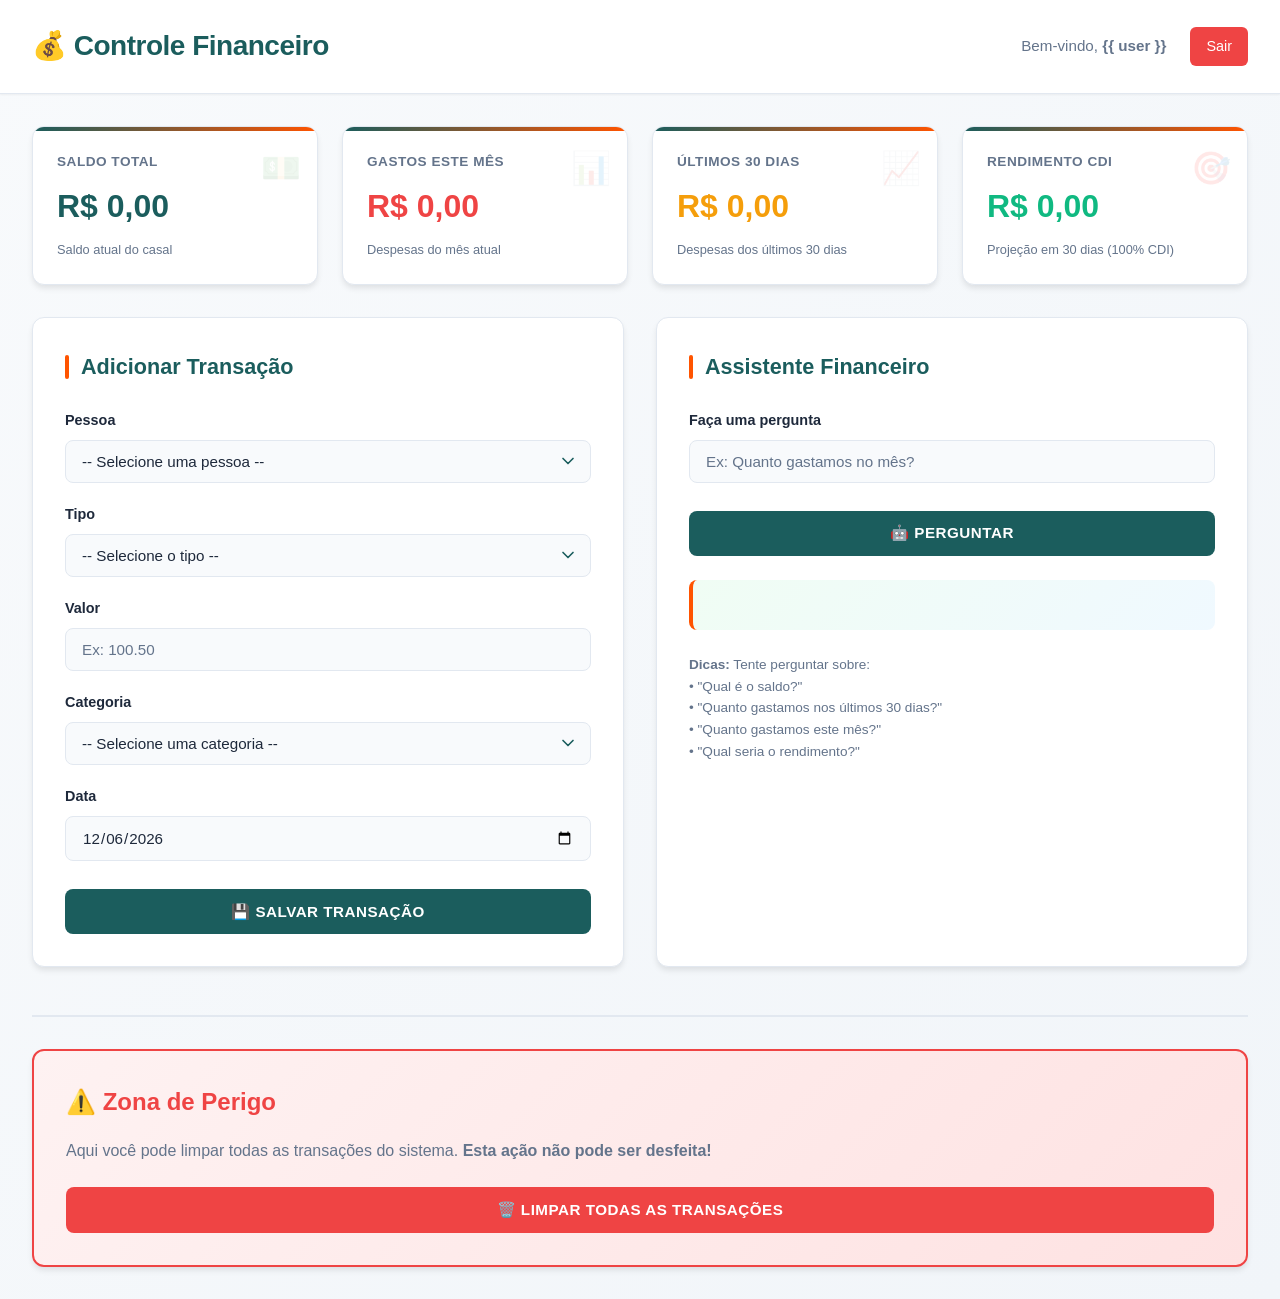
==== templates/index.html @ 051101fe "primeiro commit" ====
<!DOCTYPE html>
<html lang="pt-BR">
<head>
    <meta charset="UTF-8">
    <meta name="viewport" content="width=device-width, initial-scale=1.0">
    <title>Controle Financeiro</title>
    <link rel="stylesheet" href="/static/style.css">
</head>
<body>
    <!-- HEADER -->
    <div class="header">
        <div class="header-content">
            <h1>💰 Controle Financeiro</h1>
            <div class="header-user">
                <span class="user-name">Bem-vindo, <strong>{{ user }}</strong></span>
                <a href="/logout" class="logout-btn">Sair</a>
            </div>
        </div>
    </div>

    <!-- CONTAINER PRINCIPAL -->
    <div class="main-container">
        <!-- SEÇÃO DE MÉTRICAS -->
        <div class="metrics-section">
            <div class="metric-card">
                <div class="metric-icon">💵</div>
                <div class="metric-label">Saldo Total</div>
                <div class="metric-value" id="saldo-total">R$ 0,00</div>
                <div class="metric-subtitle">Saldo atual do casal</div>
            </div>

            <div class="metric-card">
                <div class="metric-icon">📊</div>
                <div class="metric-label">Gastos Este Mês</div>
                <div class="metric-value text-danger" id="gastos-mes">R$ 0,00</div>
                <div class="metric-subtitle">Despesas do mês atual</div>
            </div>

            <div class="metric-card">
                <div class="metric-icon">📈</div>
                <div class="metric-label">Últimos 30 Dias</div>
                <div class="metric-value text-warning" id="gastos-30">R$ 0,00</div>
                <div class="metric-subtitle">Despesas dos últimos 30 dias</div>
            </div>

            <div class="metric-card">
                <div class="metric-icon">🎯</div>
                <div class="metric-label">Rendimento CDI</div>
                <div class="metric-value text-success" id="rendimento-cdi">R$ 0,00</div>
                <div class="metric-subtitle">Projeção em 30 dias (100% CDI)</div>
            </div>
        </div>

        <!-- SEÇÃO DE CONTEÚDO -->
        <div class="content-section">
            <!-- CARD: ADICIONAR TRANSAÇÃO -->
            <div class="card">
                <h2>Adicionar Transação</h2>

                <div class="form-group">
                    <label for="pessoa">Pessoa</label>
                    <select id="pessoa" required>
                        <option value="">-- Selecione uma pessoa --</option>
                        <option value="Carlos">Carlos</option>
                        <option value="Camilly">Camilly</option>
                    </select>
                </div>

                <div class="form-group">
                    <label for="tipo">Tipo</label>
                    <select id="tipo" onchange="atualizarCategoria()" required>
                        <option value="">-- Selecione o tipo --</option>
                        <option value="Receita">Receita</option>
                        <option value="Despesa">Despesa</option>
                    </select>
                </div>

                <div class="form-group">
                    <label for="valor">Valor</label>
                    <input id="valor" placeholder="Ex: 100.50" type="number" step="0.01" required>
                </div>

                <div class="form-group">
                    <label for="categoria">Categoria</label>
                    <select id="categoria" required>
                        <option value="">-- Selecione uma categoria --</option>
                        <option value="Alimentação">Alimentação</option>
                        <option value="Transporte">Transporte</option>
                        <option value="Saúde">Saúde</option>
                        <option value="Educação">Educação</option>
                        <option value="Diversão">Diversão</option>
                        <option value="Contas">Contas</option>
                        <option value="Compras">Compras</option>
                        <option value="Outros">Outros</option>
                    </select>
                </div>

                <div class="form-group">
                    <label for="data">Data</label>
                    <input id="data" type="date" required>
                </div>

                <button onclick="enviar()">💾 Salvar Transação</button>
            </div>

            <!-- CARD: CHATBOT FINANCEIRO -->
            <div class="card">
                <h2>Assistente Financeiro</h2>

                <div class="form-group">
                    <label for="pergunta">Faça uma pergunta</label>
                    <input id="pergunta" placeholder="Ex: Quanto gastamos no mês?" type="text">
                </div>

                <button onclick="chat()">🤖 Perguntar</button>

                <div id="resposta"></div>

                <div class="mt-3 text-muted" style="font-size: 0.85rem;">
                    <strong>Dicas:</strong> Tente perguntar sobre:
                    <br>• "Qual é o saldo?"
                    <br>• "Quanto gastamos nos últimos 30 dias?"
                    <br>• "Quanto gastamos este mês?"
                    <br>• "Qual seria o rendimento?"
                </div>
            </div>
        </div>

        <!-- SEÇÃO DE LIMPEZA DE DADOS -->
        <div class="clear-section">
            <div class="card-danger">
                <h2 style="color: #ef4444;">⚠️ Zona de Perigo</h2>
                <p class="text-muted" style="margin-bottom: 1rem;">
                    Aqui você pode limpar todas as transações do sistema. <strong>Esta ação não pode ser desfeita!</strong>
                </p>
                <button class="btn-danger" onclick="confirmarLimpeza()">🗑️ Limpar Todas as Transações</button>
            </div>
        </div>
    </div>

    <script>
        // Definir data atual como padrão
        document.getElementById('data').valueAsDate = new Date();

        // Atualizar categoria quando o tipo mudar
        function atualizarCategoria() {
            const tipo = document.getElementById('tipo').value.toLowerCase();
            const categoriaSelect = document.getElementById('categoria');

            if (tipo === 'receita') {
                categoriaSelect.value = 'Guardar Dinheiro';
                categoriaSelect.disabled = true;
            } else {
                categoriaSelect.value = '';
                categoriaSelect.disabled = false;
            }
        }

        // Carregar métricas ao abrir a página
        function carregarMetricas() {
            fetch('/metrics', {
                method: 'GET',
                headers: {'Content-Type': 'application/json'}
            })
            .then(res => res.json())
            .then(data => {
                document.getElementById('saldo-total').innerText = 'R$ ' + parseFloat(data.saldo_total).toLocaleString('pt-BR', {minimumFractionDigits: 2});
                document.getElementById('gastos-mes').innerText = 'R$ ' + parseFloat(data.gastos_mes_atual).toLocaleString('pt-BR', {minimumFractionDigits: 2});
                document.getElementById('gastos-30').innerText = 'R$ ' + parseFloat(data.gastos_ultimos_30_dias).toLocaleString('pt-BR', {minimumFractionDigits: 2});
                document.getElementById('rendimento-cdi').innerText = 'R$ ' + parseFloat(data.rendimento_cdi).toLocaleString('pt-BR', {minimumFractionDigits: 2});
            })
            .catch(err => console.error('Erro ao carregar métricas:', err));
        }

        // Enviar transação
        function enviar() {
            const pessoa = document.getElementById('pessoa').value;
            const tipo = document.getElementById('tipo').value;
            const valor = parseFloat(document.getElementById('valor').value);
            const categoria = document.getElementById('categoria').value;
            const data = document.getElementById('data').value;

            if (!pessoa || !tipo || !valor || !categoria || !data) {
                alert('⚠️ Por favor, preencha todos os campos!');
                return;
            }

            if (valor <= 0) {
                alert('⚠️ O valor deve ser maior que zero!');
                return;
            }

            fetch('/add', {
                method: 'POST',
                headers: {'Content-Type': 'application/json'},
                body: JSON.stringify({
                    pessoa: pessoa,
                    tipo: tipo,
                    valor: valor,
                    categoria: categoria,
                    data: data
                })
            })
            .then(res => res.json())
            .then(data => {
                if (data.status === 'ok') {
                    alert('✅ Transação salva com sucesso!');
                    // Limpar formulário
                    document.getElementById('pessoa').value = '';
                    document.getElementById('tipo').value = '';
                    document.getElementById('valor').value = '';
                    document.getElementById('categoria').value = '';
                    document.getElementById('data').valueAsDate = new Date();
                    atualizarCategoria();
                    // Atualizar métricas
                    carregarMetricas();
                } else {
                    alert('❌ Erro ao salvar transação');
                }
            })
            .catch(err => {
                console.error('Erro:', err);
                alert('❌ Erro ao salvar transação');
            });
        }

        // Enviar pergunta ao chatbot
        function chat() {
            const pergunta = document.getElementById('pergunta').value;

            if (!pergunta.trim()) {
                alert('⚠️ Digite uma pergunta!');
                return;
            }

            fetch('/chat', {
                method: 'POST',
                headers: {'Content-Type': 'application/json'},
                body: JSON.stringify({
                    pergunta: pergunta
                })
            })
            .then(res => res.json())
            .then(data => {
                document.getElementById('resposta').innerText = data.resposta;
            })
            .catch(err => {
                console.error('Erro:', err);
                document.getElementById('resposta').innerText = '❌ Erro ao processar pergunta';
            });
        }

        // Confirmar limpeza de transações
        function confirmarLimpeza() {
            const confirmacao = confirm('⚠️ Tem certeza que deseja apagar TODAS as transações?\n\nEsta ação não pode ser desfeita!');
            
            if (confirmacao) {
                limparTransacoes();
            }
        }

        // Limpar todas as transações
        function limparTransacoes() {
            fetch('/clear', {
                method: 'POST',
                headers: {'Content-Type': 'application/json'}
            })
            .then(res => res.json())
            .then(data => {
                if (data.status === 'ok') {
                    alert('✅ ' + data.mensagem);
                    carregarMetricas();
                } else {
                    alert('❌ Erro ao limpar transações: ' + data.erro);
                }
            })
            .catch(err => {
                console.error('Erro:', err);
                alert('❌ Erro ao limpar transações');
            });
        }

        // Permitir enviar com Enter
        document.getElementById('pergunta').addEventListener('keypress', function(e) {
            if (e.key === 'Enter') {
                chat();
            }
        });

        // Carregar métricas ao iniciar
        carregarMetricas();

        // Atualizar métricas a cada 30 segundos
        setInterval(carregarMetricas, 30000);
    </script>

</body>
</html>
---- static/style.css ----
/* ===========================
   VARIÁVEIS E RESET
   =========================== */
:root {
    --primary-color: #1b5d5d;
    --accent-color: #ff5400;
    --background-light: #f8fafc;
    --border-light: #e2e8f0;
    --text-primary: #1e293b;
    --text-secondary: #64748b;
    --success-color: #10b981;
    --warning-color: #f59e0b;
    --danger-color: #ef4444;
    --shadow-sm: 0 1px 2px 0 rgba(0, 0, 0, 0.05);
    --shadow-md: 0 4px 6px -1px rgba(0, 0, 0, 0.1);
    --shadow-lg: 0 10px 15px -3px rgba(0, 0, 0, 0.1);
}

* {
    margin: 0;
    padding: 0;
    box-sizing: border-box;
}

html {
    scroll-behavior: smooth;
}

/* ===========================
   BODY E ESTRUTURA GERAL
   =========================== */
body {
    font-family: -apple-system, BlinkMacSystemFont, 'Segoe UI', Roboto, 'Helvetica Neue', Arial, sans-serif;
    background: linear-gradient(135deg, #f8fafc 0%, #f1f5f9 100%);
    color: var(--text-primary);
    line-height: 1.6;
    min-height: 100vh;
}

/* ===========================
   HEADER E NAVEGAÇÃO
   =========================== */
.header {
    background: white;
    border-bottom: 1px solid var(--border-light);
    padding: 1.5rem 2rem;
    box-shadow: var(--shadow-sm);
    position: sticky;
    top: 0;
    z-index: 100;
}

.header-content {
    max-width: 1400px;
    margin: 0 auto;
    display: flex;
    justify-content: space-between;
    align-items: center;
}

.header h1 {
    color: var(--primary-color);
    font-size: 1.75rem;
    font-weight: 700;
    letter-spacing: -0.5px;
}

.header-user {
    display: flex;
    align-items: center;
    gap: 1.5rem;
}

.user-name {
    color: var(--text-secondary);
    font-size: 0.95rem;
    font-weight: 500;
}

.logout-btn {
    background-color: var(--danger-color);
    color: white;
    border: none;
    padding: 0.5rem 1rem;
    border-radius: 6px;
    cursor: pointer;
    font-size: 0.9rem;
    font-weight: 500;
    transition: all 0.3s ease;
    text-decoration: none;
    display: inline-block;
}

.logout-btn:hover {
    background-color: #dc2626;
    transform: translateY(-2px);
    box-shadow: var(--shadow-md);
}

/* ===========================
   CONTAINER PRINCIPAL
   =========================== */
.main-container {
    max-width: 1400px;
    margin: 0 auto;
    padding: 2rem;
}

/* ===========================
   SEÇÃO DE MÉTRICAS
   =========================== */
.metrics-section {
    display: grid;
    grid-template-columns: repeat(auto-fit, minmax(250px, 1fr));
    gap: 1.5rem;
    margin-bottom: 2rem;
}

.metric-card {
    background: white;
    border-radius: 12px;
    padding: 1.5rem;
    box-shadow: var(--shadow-md);
    border: 1px solid var(--border-light);
    transition: all 0.3s ease;
    position: relative;
    overflow: hidden;
}

.metric-card::before {
    content: '';
    position: absolute;
    top: 0;
    left: 0;
    right: 0;
    height: 4px;
    background: linear-gradient(90deg, var(--primary-color), var(--accent-color));
}

.metric-card:hover {
    transform: translateY(-4px);
    box-shadow: var(--shadow-lg);
}

.metric-label {
    font-size: 0.85rem;
    color: var(--text-secondary);
    font-weight: 600;
    text-transform: uppercase;
    letter-spacing: 0.5px;
    margin-bottom: 0.5rem;
}

.metric-value {
    font-size: 2rem;
    font-weight: 700;
    color: var(--primary-color);
    margin-bottom: 0.5rem;
}

.metric-subtitle {
    font-size: 0.8rem;
    color: var(--text-secondary);
}

.metric-icon {
    position: absolute;
    top: 1rem;
    right: 1rem;
    font-size: 2rem;
    opacity: 0.1;
}

/* ===========================
   CARDS PRINCIPAIS
   =========================== */
.content-section {
    display: grid;
    grid-template-columns: repeat(auto-fit, minmax(400px, 1fr));
    gap: 2rem;
}

.card {
    background: white;
    border-radius: 12px;
    padding: 2rem;
    box-shadow: var(--shadow-md);
    border: 1px solid var(--border-light);
    transition: all 0.3s ease;
}

.card:hover {
    box-shadow: var(--shadow-lg);
}

.card h2 {
    color: var(--primary-color);
    font-size: 1.35rem;
    margin-bottom: 1.5rem;
    font-weight: 600;
    display: flex;
    align-items: center;
    gap: 0.75rem;
}

.card h2::before {
    content: '';
    width: 4px;
    height: 24px;
    background: var(--accent-color);
    border-radius: 2px;
}

/* ===========================
   FORMULÁRIOS E LABELS
   =========================== */
.form-group {
    margin-bottom: 1.25rem;
}

label {
    display: block;
    margin-bottom: 0.5rem;
    font-weight: 600;
    color: var(--text-primary);
    font-size: 0.9rem;
}

/* ===========================
   INPUTS E SELECTS
   =========================== */
input,
select {
    width: 100%;
    padding: 0.75rem 1rem;
    border: 1px solid var(--border-light);
    border-radius: 8px;
    font-size: 0.95rem;
    font-family: inherit;
    transition: all 0.3s ease;
    background-color: #f8fafc;
    color: var(--text-primary);
}

input:focus,
select:focus {
    outline: none;
    border-color: var(--primary-color);
    background-color: white;
    box-shadow: 0 0 0 3px rgba(27, 93, 93, 0.1);
}

input::placeholder {
    color: var(--text-secondary);
}

select {
    cursor: pointer;
    appearance: none;
    background-image: url("data:image/svg+xml;charset=UTF-8,%3csvg xmlns='http://www.w3.org/2000/svg' viewBox='0 0 24 24' fill='none' stroke='%231b5d5d' stroke-width='2' stroke-linecap='round' stroke-linejoin='round'%3e%3cpolyline points='6 9 12 15 18 9'%3e%3c/polyline%3e%3c/svg%3e");
    background-repeat: no-repeat;
    background-position: right 0.75rem center;
    background-size: 1.25rem;
    padding-right: 2.5rem;
}

select:disabled {
    background-color: #e2e8f0;
    color: var(--text-secondary);
    cursor: not-allowed;
}

option {
    color: var(--text-primary);
    background-color: white;
}

/* ===========================
   BOTÕES
   =========================== */
button {
    width: 100%;
    background-color: var(--primary-color);
    color: white;
    border: none;
    padding: 0.85rem 1.5rem;
    border-radius: 8px;
    cursor: pointer;
    font-size: 0.95rem;
    font-weight: 600;
    transition: all 0.3s ease;
    text-transform: uppercase;
    letter-spacing: 0.5px;
    margin-top: 0.5rem;
}

button:hover {
    background-color: var(--accent-color);
    transform: translateY(-2px);
    box-shadow: var(--shadow-md);
}

button:active {
    transform: translateY(0);
}

button:disabled {
    background-color: var(--text-secondary);
    cursor: not-allowed;
    transform: none;
}

/* ===========================
   RESPOSTA DO CHATBOT
   =========================== */
#resposta {
    margin-top: 1.5rem;
    padding: 1.25rem;
    background: linear-gradient(135deg, #f0fdf4 0%, #f0f9ff 100%);
    border-left: 4px solid var(--accent-color);
    border-radius: 8px;
    color: var(--text-primary);
    font-weight: 500;
    min-height: 50px;
    display: flex;
    align-items: center;
    animation: slideIn 0.3s ease;
}

@keyframes slideIn {
    from {
        opacity: 0;
        transform: translateY(-10px);
    }
    to {
        opacity: 1;
        transform: translateY(0);
    }
}

/* ===========================
   LOGIN PAGE
   =========================== */
.login-container {
    display: flex;
    justify-content: center;
    align-items: center;
    min-height: 100vh;
    background: linear-gradient(135deg, #1b5d5d 0%, #2d7f7f 100%);
}

.login-card {
    background: white;
    border-radius: 16px;
    padding: 3rem;
    box-shadow: 0 20px 60px rgba(0, 0, 0, 0.3);
    width: 100%;
    max-width: 400px;
    animation: fadeIn 0.5s ease;
}

@keyframes fadeIn {
    from {
        opacity: 0;
        transform: scale(0.95);
    }
    to {
        opacity: 1;
        transform: scale(1);
    }
}

.login-card h1 {
    color: var(--primary-color);
    text-align: center;
    margin-bottom: 0.5rem;
    font-size: 1.75rem;
}

.login-card .subtitle {
    text-align: center;
    color: var(--text-secondary);
    margin-bottom: 2rem;
    font-size: 0.9rem;
}

.login-card h2 {
    color: var(--text-primary);
    text-align: center;
    margin-bottom: 1.5rem;
    font-size: 1.25rem;
}

.login-card input {
    margin-bottom: 1rem;
}

.login-card button {
    margin-top: 1rem;
}

.error-message {
    background-color: #fee2e2;
    color: var(--danger-color);
    padding: 0.75rem 1rem;
    border-radius: 8px;
    margin-bottom: 1rem;
    font-size: 0.9rem;
    border-left: 4px solid var(--danger-color);
}

/* ===========================
   RESPONSIVIDADE
   =========================== */
@media (max-width: 768px) {
    .main-container {
        padding: 1rem;
    }

    .metrics-section {
        grid-template-columns: 1fr;
    }

    .content-section {
        grid-template-columns: 1fr;
    }

    .metric-value {
        font-size: 1.5rem;
    }

    .header-content {
        flex-direction: column;
        gap: 1rem;
    }

    .header h1 {
        font-size: 1.35rem;
    }

    .login-card {
        margin: 1rem;
        padding: 2rem;
    }

    .card {
        padding: 1.5rem;
    }
}

@media (max-width: 480px) {
    .header {
        padding: 1rem;
    }

    .header h1 {
        font-size: 1.1rem;
    }

    .main-container {
        padding: 0.75rem;
    }

    .metric-value {
        font-size: 1.25rem;
    }

    .card h2 {
        font-size: 1.1rem;
    }

    input,
    select {
        font-size: 16px;
    }

    button {
        padding: 0.75rem 1rem;
        font-size: 0.85rem;
    }
}

/* ===========================
   UTILITÁRIOS
   =========================== */
.text-center {
    text-align: center;
}

.mt-1 {
    margin-top: 0.5rem;
}

.mt-2 {
    margin-top: 1rem;
}

.mt-3 {
    margin-top: 1.5rem;
}

.mb-1 {
    margin-bottom: 0.5rem;
}

.mb-2 {
    margin-bottom: 1rem;
}

.mb-3 {
    margin-bottom: 1.5rem;
}

.text-muted {
    color: var(--text-secondary);
}

.text-success {
    color: var(--success-color);
}

.text-warning {
    color: var(--warning-color);
}

.text-danger {
    color: var(--danger-color);
}

/* ===========================
   CARD DE LIMPEZA (ZONA DE PERIGO)
   =========================== */
.clear-section {
    margin-top: 3rem;
    padding-top: 2rem;
    border-top: 2px solid var(--border-light);
}

.card-danger {
    background: linear-gradient(135deg, #fef2f2 0%, #fee2e2 100%);
    border-radius: 12px;
    padding: 2rem;
    box-shadow: var(--shadow-md);
    border: 2px solid var(--danger-color);
    transition: all 0.3s ease;
}

.card-danger:hover {
    box-shadow: 0 0 0 4px rgba(239, 68, 68, 0.1), var(--shadow-lg);
}

.card-danger h2 {
    color: var(--danger-color);
    margin-bottom: 1rem;
}

.btn-danger {
    width: 100%;
    background-color: var(--danger-color);
    color: white;
    border: none;
    padding: 0.85rem 1.5rem;
    border-radius: 8px;
    cursor: pointer;
    font-size: 0.95rem;
    font-weight: 600;
    transition: all 0.3s ease;
    text-transform: uppercase;
    letter-spacing: 0.5px;
    margin-top: 0.5rem;
}

.btn-danger:hover {
    background-color: #dc2626;
    transform: translateY(-2px);
    box-shadow: var(--shadow-md);
}

.btn-danger:active {
    transform: translateY(0);
}
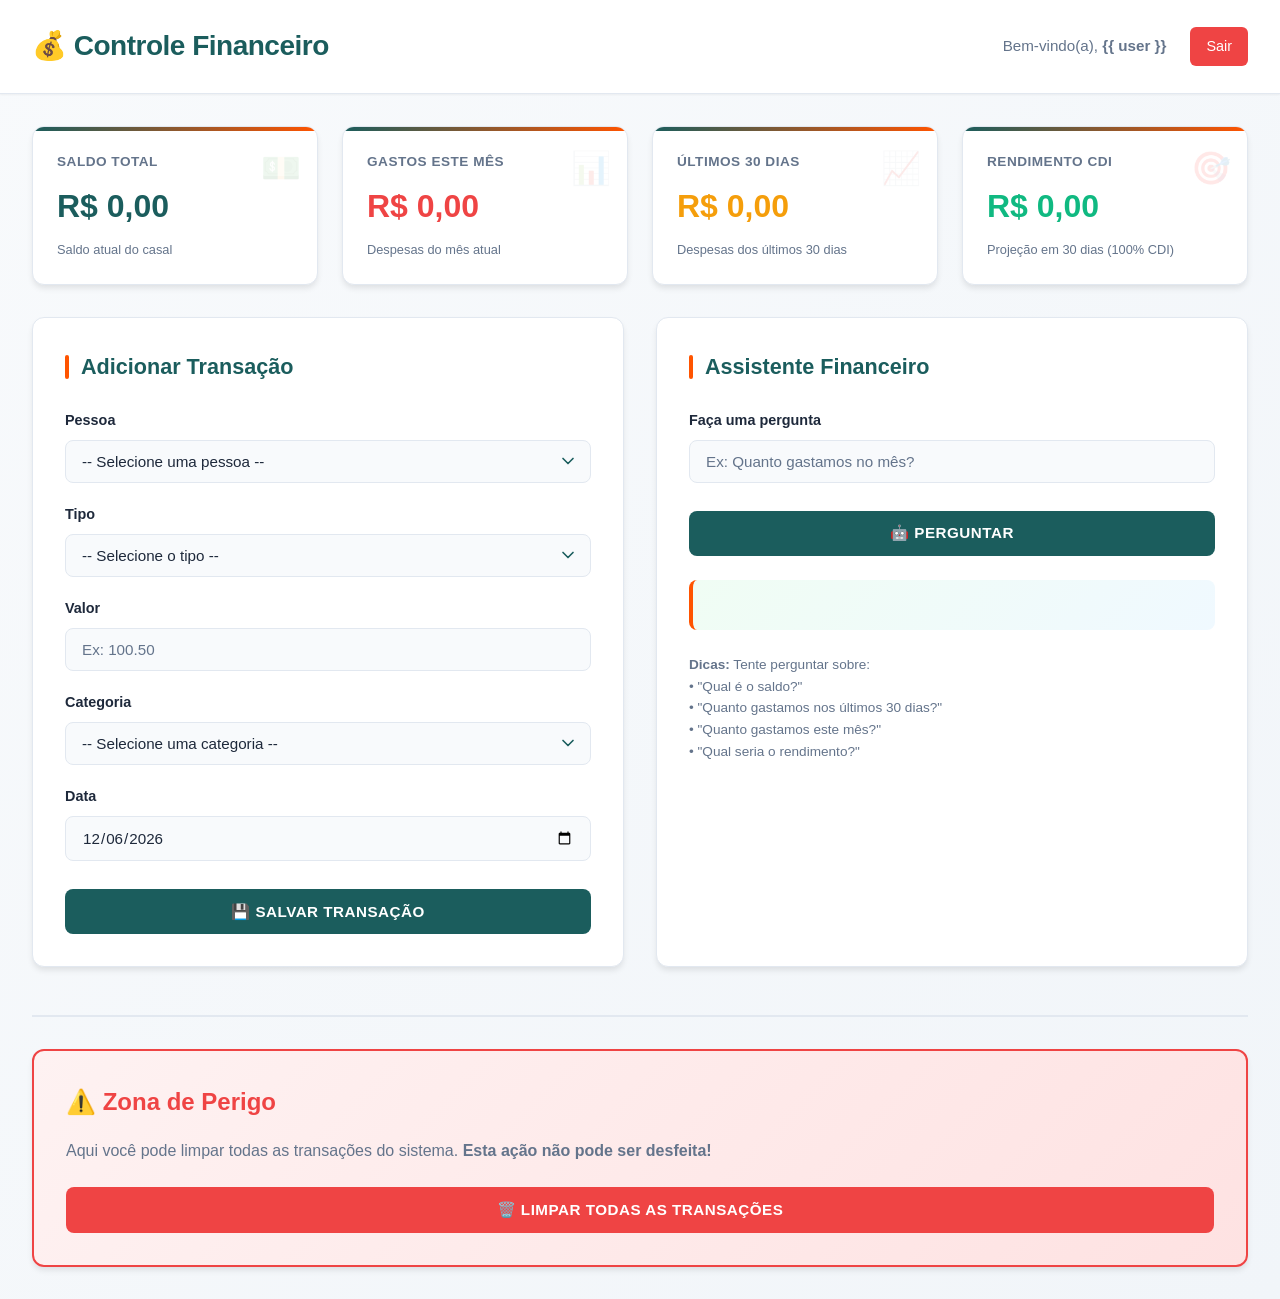
==== commit cc7a4093: "Ajustando o ola" ====
--- a/templates/index.html
+++ b/templates/index.html
@@ -12,7 +12,7 @@
         <div class="header-content">
             <h1>💰 Controle Financeiro</h1>
             <div class="header-user">
-                <span class="user-name">Bem-vindo, <strong>{{ user }}</strong></span>
+                <span class="user-name">Bem-vindo(a), <strong>{{ user }}</strong></span>
                 <a href="/logout" class="logout-btn">Sair</a>
             </div>
         </div>
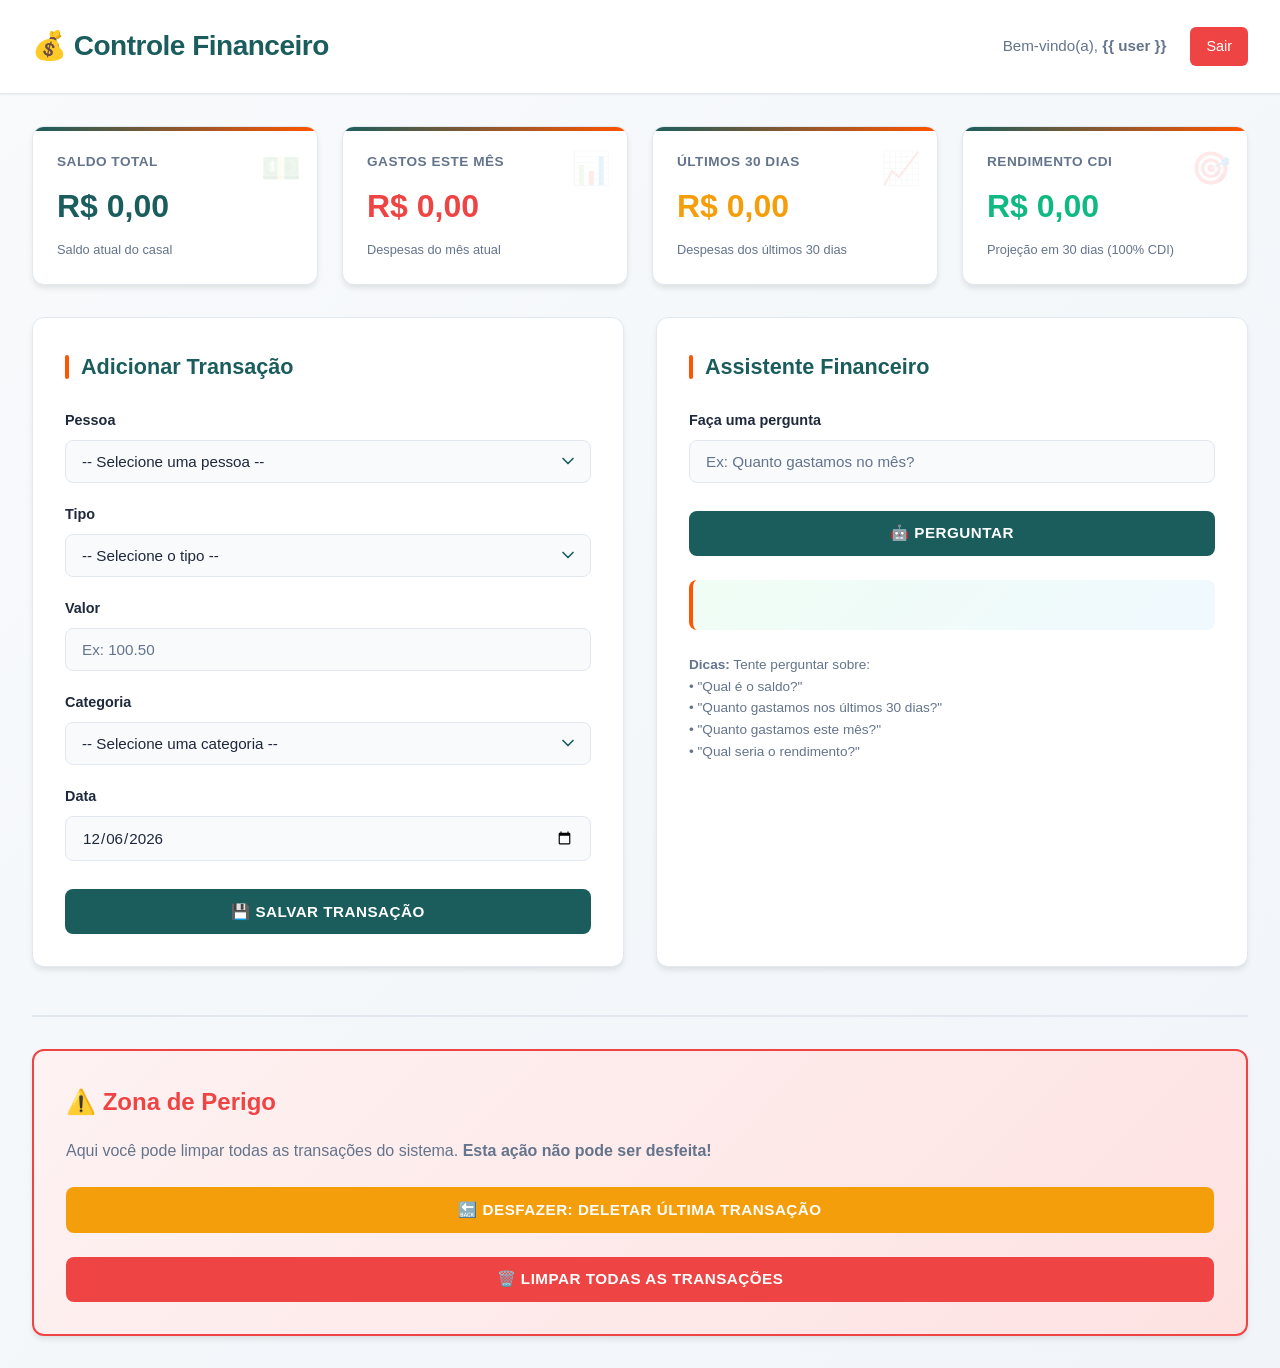
==== commit 5cfdc1fc: "ajustado novo botao para excluir transacao mais recente" ====
--- a/templates/index.html
+++ b/templates/index.html
@@ -91,6 +91,7 @@
                         <option value="Diversão">Diversão</option>
                         <option value="Contas">Contas</option>
                         <option value="Compras">Compras</option>
+                        <option value="Guardar Dinheiro">Guardar Dinheiro</option>
                         <option value="Outros">Outros</option>
                     </select>
                 </div>
@@ -133,6 +134,7 @@
                 <p class="text-muted" style="margin-bottom: 1rem;">
                     Aqui você pode limpar todas as transações do sistema. <strong>Esta ação não pode ser desfeita!</strong>
                 </p>
+                <button class="btn-undo" onclick="deletarUltima()">🔙 Desfazer: Deletar Última Transação</button>
                 <button class="btn-danger" onclick="confirmarLimpeza()">🗑️ Limpar Todas as Transações</button>
             </div>
         </div>
@@ -250,6 +252,32 @@
             });
         }
 
+        function deletarUltima() {
+            // Exibe um aviso para evitar cliques acidentais
+            const confirmacao = confirm('Deseja realmente apagar a ÚLTIMA transação inserida?\n\nEssa ação não pode ser desfeita!');
+            
+            if (confirmacao) {
+                fetch('/delete_last', {
+                    method: 'POST',
+                    headers: {'Content-Type': 'application/json'}
+                })
+                .then(res => res.json())
+                .then(data => {
+                    if (data.status === 'ok') {
+                        alert('✅ ' + data.mensagem);
+                        // ATUALIZA OS NÚMEROS NA TELA (Saldo, Gastos, etc)
+                        carregarMetricas(); 
+                    } else {
+                        alert('❌ Erro: ' + data.erro);
+                    }
+                })
+                .catch(err => {
+                    console.error('Erro:', err);
+                    alert('❌ Erro ao deletar transação');
+                });
+            }
+        }
+
         // Confirmar limpeza de transações
         function confirmarLimpeza() {
             const confirmacao = confirm('⚠️ Tem certeza que deseja apagar TODAS as transações?\n\nEsta ação não pode ser desfeita!');
--- a/static/style.css
+++ b/static/style.css
@@ -554,6 +554,34 @@
     margin-bottom: 1rem;
 }
 
+/* NOVO: Botão de Desfazer (Amarelo/Laranja) */
+.btn-undo {
+    width: 100%;
+    background-color: #f59e0b; /* Cor de alerta/atenção */
+    color: white;
+    border: none;
+    padding: 0.85rem 1.5rem;
+    border-radius: 8px;
+    cursor: pointer;
+    font-size: 0.95rem;
+    font-weight: 600;
+    transition: all 0.3s ease;
+    text-transform: uppercase;
+    letter-spacing: 0.5px;
+    margin-bottom: 1rem; /* Espaço entre os botões */
+}
+
+.btn-undo:hover {
+    background-color: #d97706;
+    transform: translateY(-2px);
+    box-shadow: var(--shadow-md);
+}
+
+.btn-undo:active {
+    transform: translateY(0);
+}
+
+/* Botão de Perigo (Mantido conforme o seu original) */
 .btn-danger {
     width: 100%;
     background-color: var(--danger-color);
